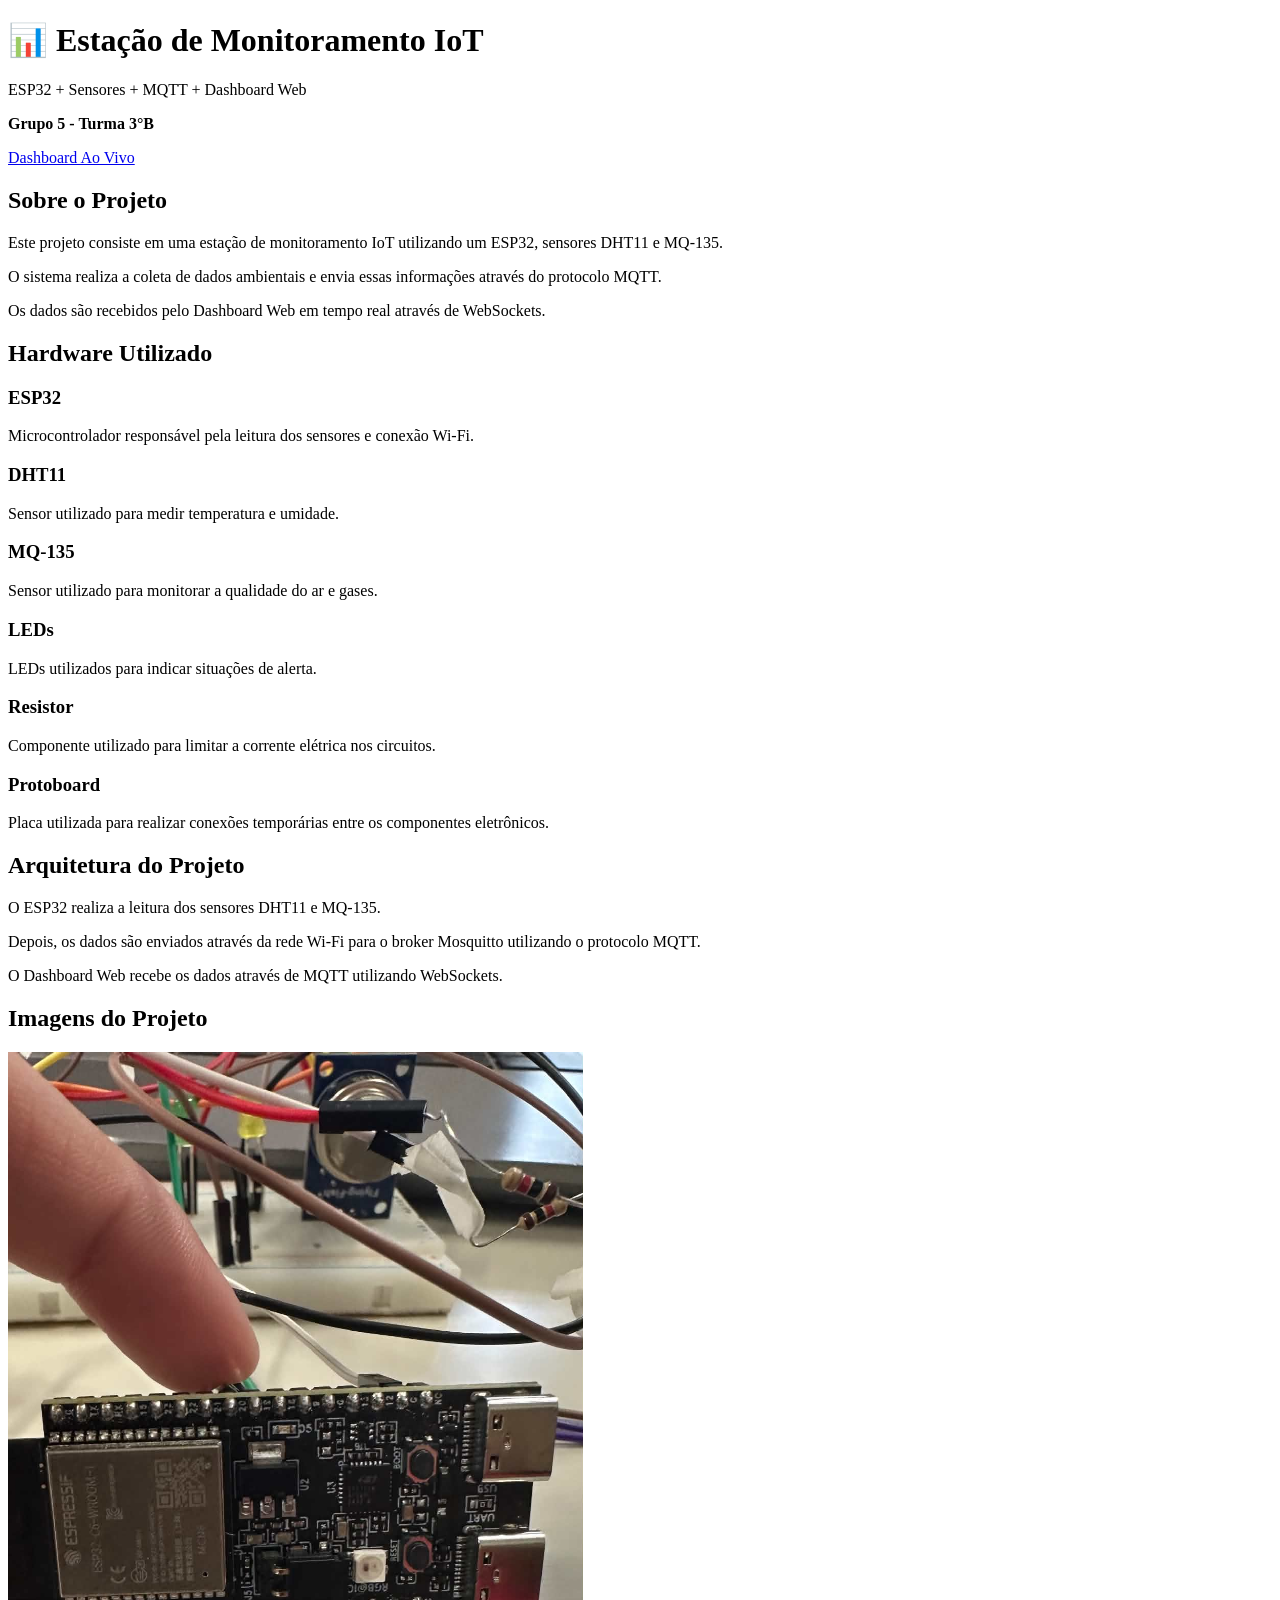
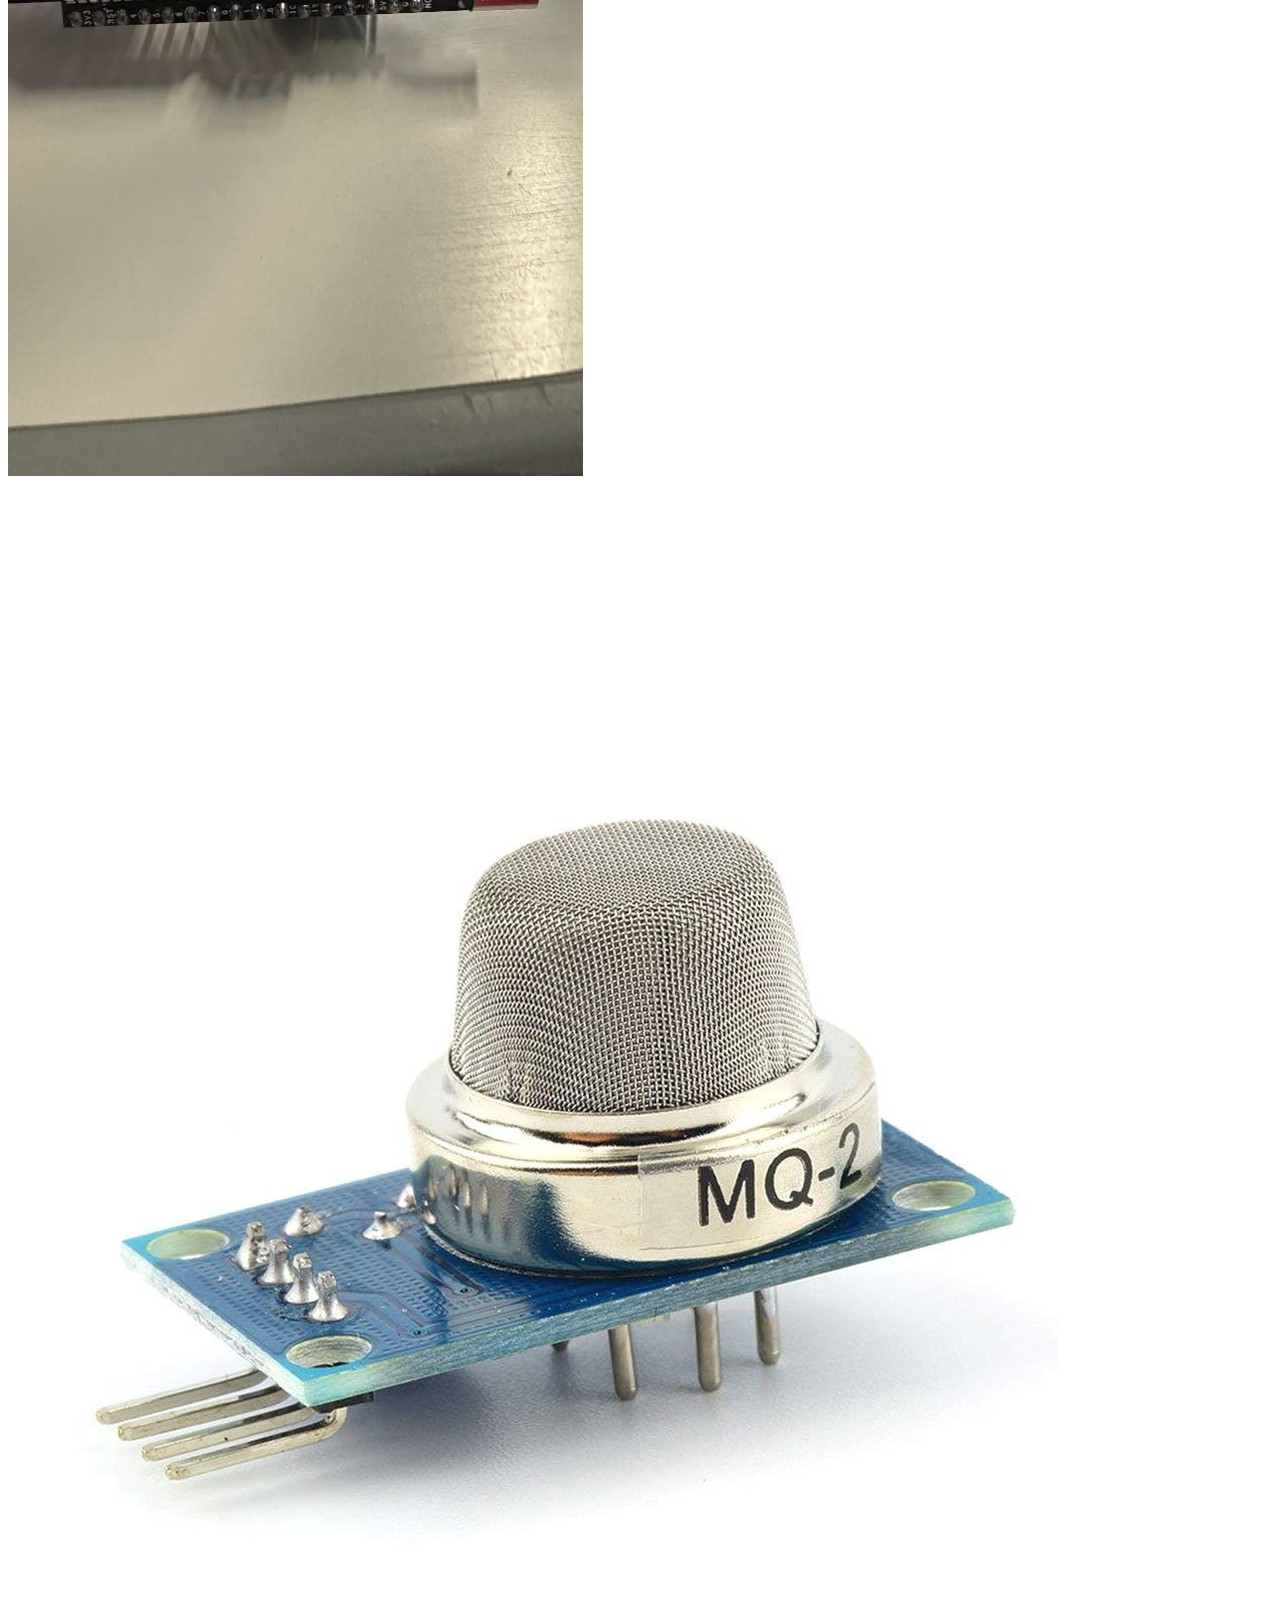
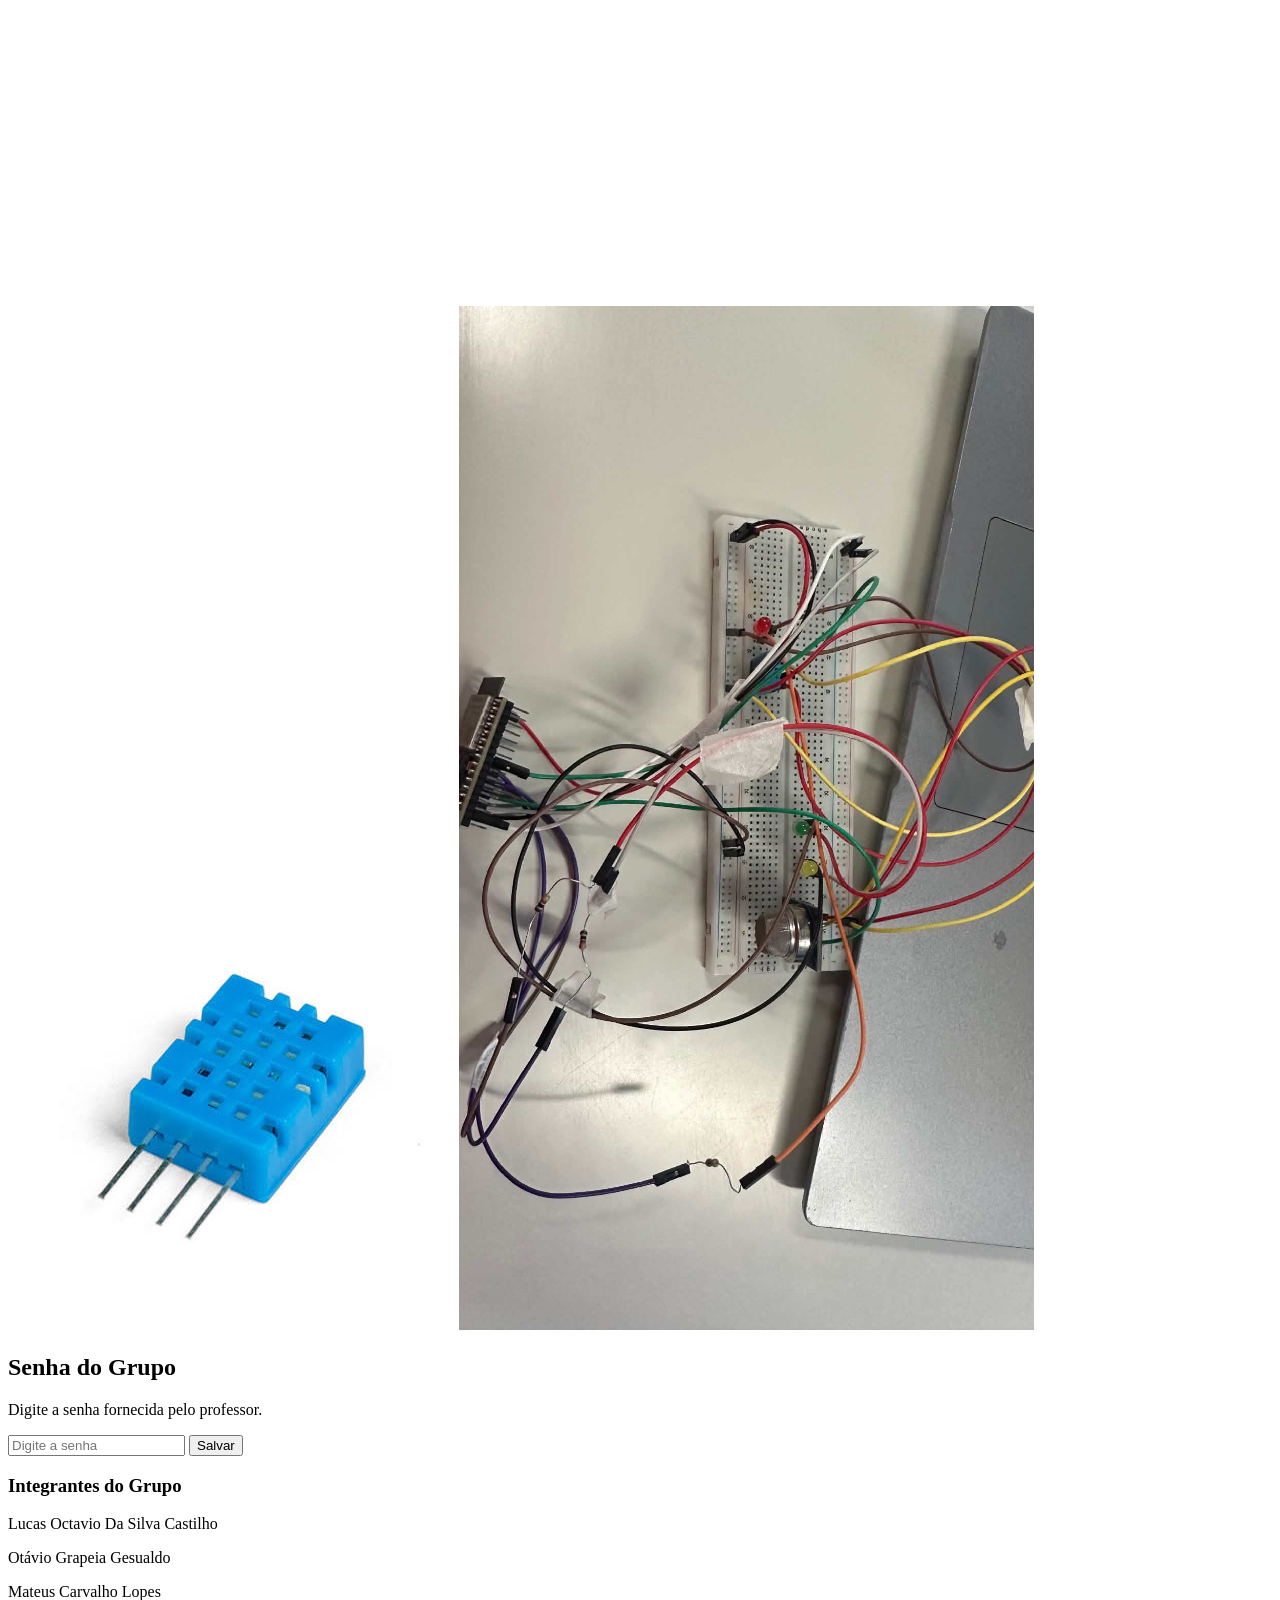
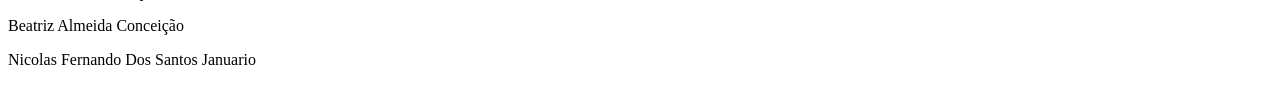
==== pages/index.html @ 233015db "lucas1" ====
<!DOCTYPE html>
<html lang="pt-BR">

<head>

    <meta charset="UTF-8">

    <meta name="viewport"
        content="width=device-width, initial-scale=1.0">

    <title>Projeto IoT - Home</title>

    <link
        rel="stylesheet"
        href="../assets/css/styles.css">

</head>

<body>


    <header>

        <h1>
            📊 Estação de Monitoramento IoT
        </h1>

        <p>
            ESP32 + Sensores + MQTT + Dashboard Web
        </p>

        <p>
            <strong>
                Grupo 5 - Turma 3°B
            </strong>
        </p>

    </header>


    <nav>

        <a
            href="dashboard.html"
            class="menu-button">

            Dashboard Ao Vivo

        </a>

    </nav>


    <main>

        <article>

            <h2>
                Sobre o Projeto
            </h2>

            <p>
                Este projeto consiste em uma estação de
                monitoramento IoT utilizando um ESP32,
                sensores DHT11 e MQ-135.
            </p>

            <p>
                O sistema realiza a coleta de dados
                ambientais e envia essas informações
                através do protocolo MQTT.
            </p>

            <p>
                Os dados são recebidos pelo Dashboard Web
                em tempo real através de WebSockets.
            </p>

        </article>


        <article>

            <h2>
                Hardware Utilizado
            </h2>


            <section class="hardware">


                <div class="info-card">

                    <h3>
                        ESP32
                    </h3>

                    <p>
                        Microcontrolador responsável pela
                        leitura dos sensores e conexão
                        Wi-Fi.
                    </p>

                </div>


                <div class="info-card">

                    <h3>
                        DHT11
                    </h3>

                    <p>
                        Sensor utilizado para medir
                        temperatura e umidade.
                    </p>

                </div>


                <div class="info-card">

                    <h3>
                        MQ-135
                    </h3>

                    <p>
                        Sensor utilizado para monitorar
                        a qualidade do ar e gases.
                    </p>

                </div>


                <div class="info-card">

                    <h3>
                        LEDs
                    </h3>

                    <p>
                        LEDs utilizados para indicar
                        situações de alerta.
                    </p>

                </div>

                <div>

                    <h3>
                        Resistor
                    </h3>

                    <p>
                        Componente utilizado para limitar
                        a corrente elétrica nos circuitos.
                    </p>

                </div>

                <div>

                    <h3>
                        Protoboard
                    </h3>

                    <p>
                        Placa utilizada para realizar
                        conexões temporárias entre os
                        componentes eletrônicos.
                    </p>

                <div>


            </section>

        </article>


        <article>

            <h2>
                Arquitetura do Projeto
            </h2>

            <p>
                O ESP32 realiza a leitura dos sensores
                DHT11 e MQ-135.
            </p>

            <p>
                Depois, os dados são enviados através
                da rede Wi-Fi para o broker Mosquitto
                utilizando o protocolo MQTT.
            </p>

            <p>
                O Dashboard Web recebe os dados através
                de MQTT utilizando WebSockets.
            </p>

        </article>


        <article>

            <h2>
                Imagens do Projeto
            </h2>


            <section class="imagens">


                <img
                    src="../assets/img/eps.webp"
                    alt="ESP32 do projeto">


                <img
                    src="../assets/img/modulo-sensor-de-gas-inflamavel-mq-2.jpg"
                    alt="Sensores do projeto">

                    <img
                    src="../assets/img/images (1).jpg"
                    alt="Sensores do projeto">


                <img
                    src="../assets/img/montagem.webp"
                    alt="Montagem do projeto">


            </section>

        </article>


        <article>

            <h2>
                Senha do Grupo
            </h2>

            <p>
                Digite a senha fornecida pelo professor.
            </p>


            <div class="senha">

                <input
                    type="password"
                    id="senha"
                    placeholder="Digite a senha">


                <button
                    onclick="salvarSenha()">

                    Salvar

                </button>

            </div>


            <p id="mensagem"></p>

        </article>


    </main>


    <footer>

        <h3>
            Integrantes do Grupo
        </h3>

        <p>
            Lucas Octavio Da Silva Castilho
        </p>

        <p>
            Otávio Grapeia Gesualdo
        </p>

        <p>
            Mateus Carvalho Lopes
        </p>

        <p>
            Beatriz Almeida Conceição
        </p>

        <p>
            Nicolas Fernando Dos Santos Januario
        </p>

    </footer>


    <script
        src="../assets/js/script.js">
    </script>

</body>

</html>
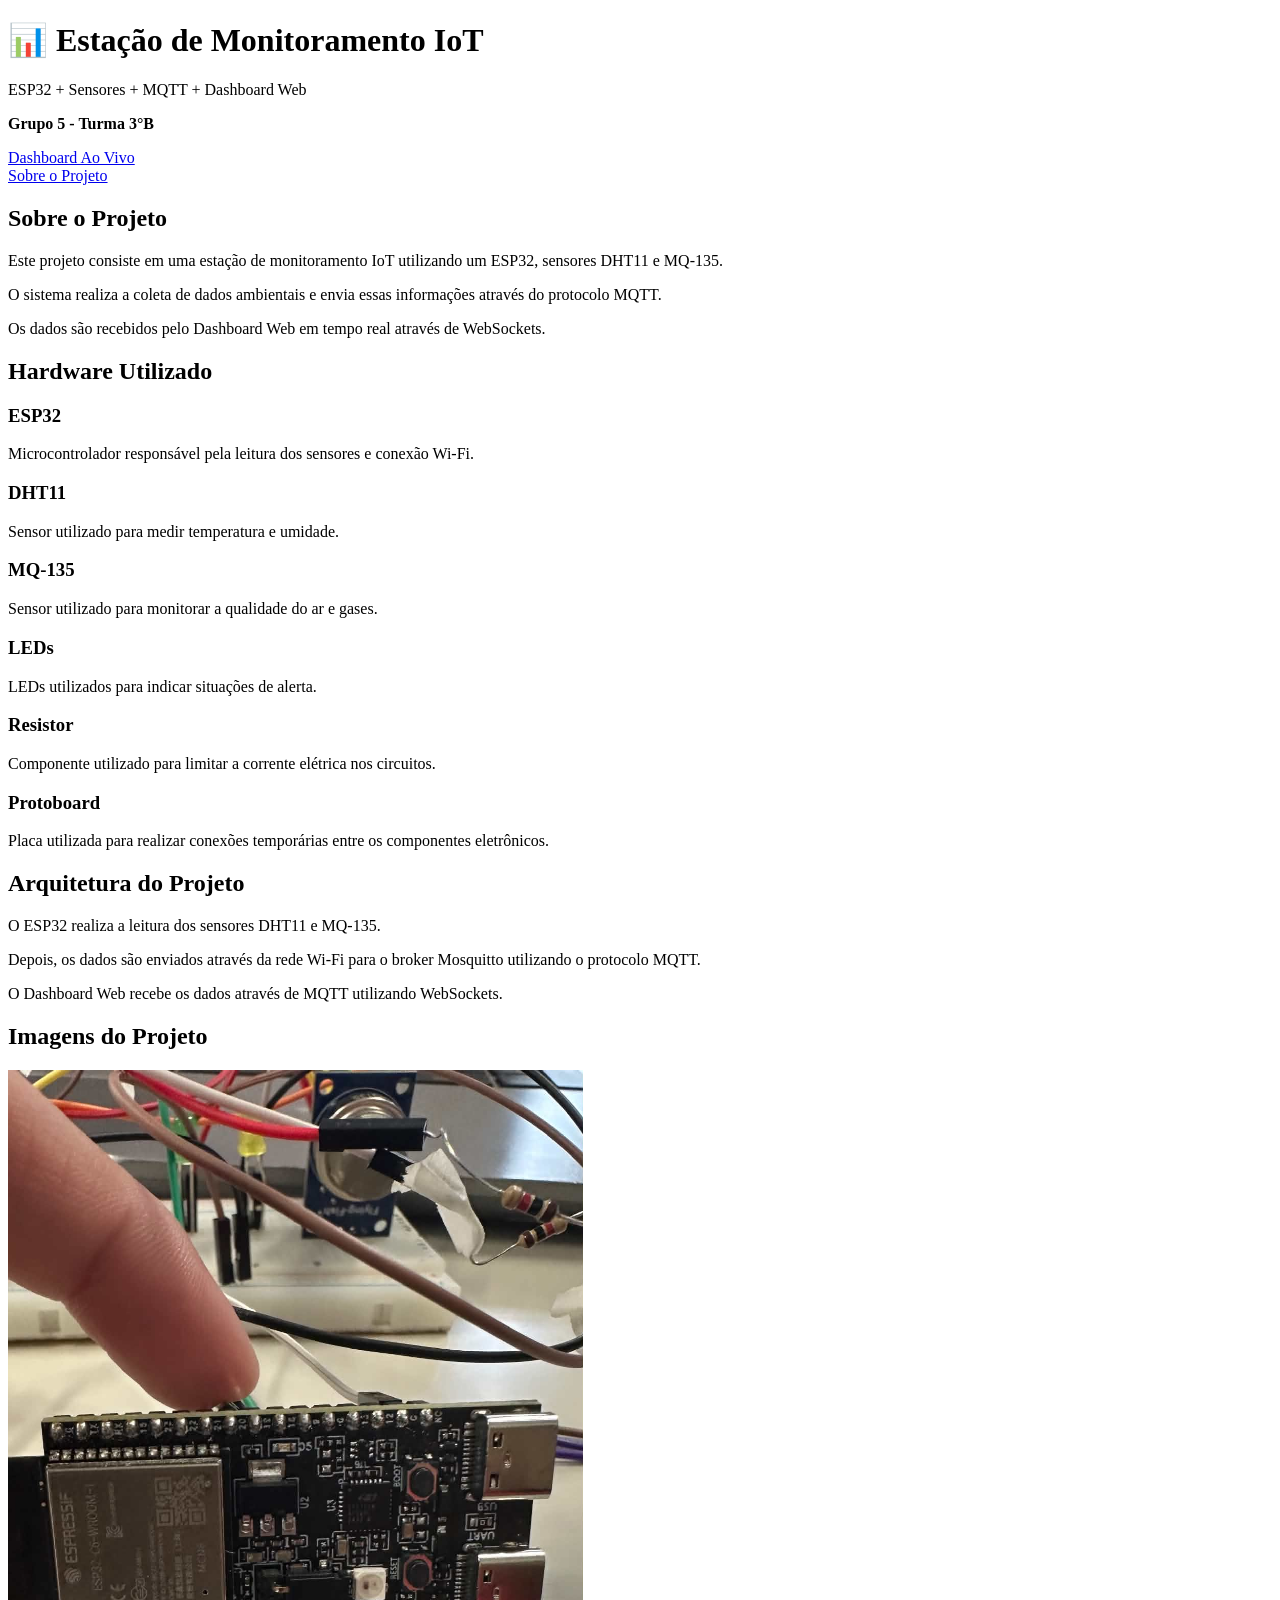
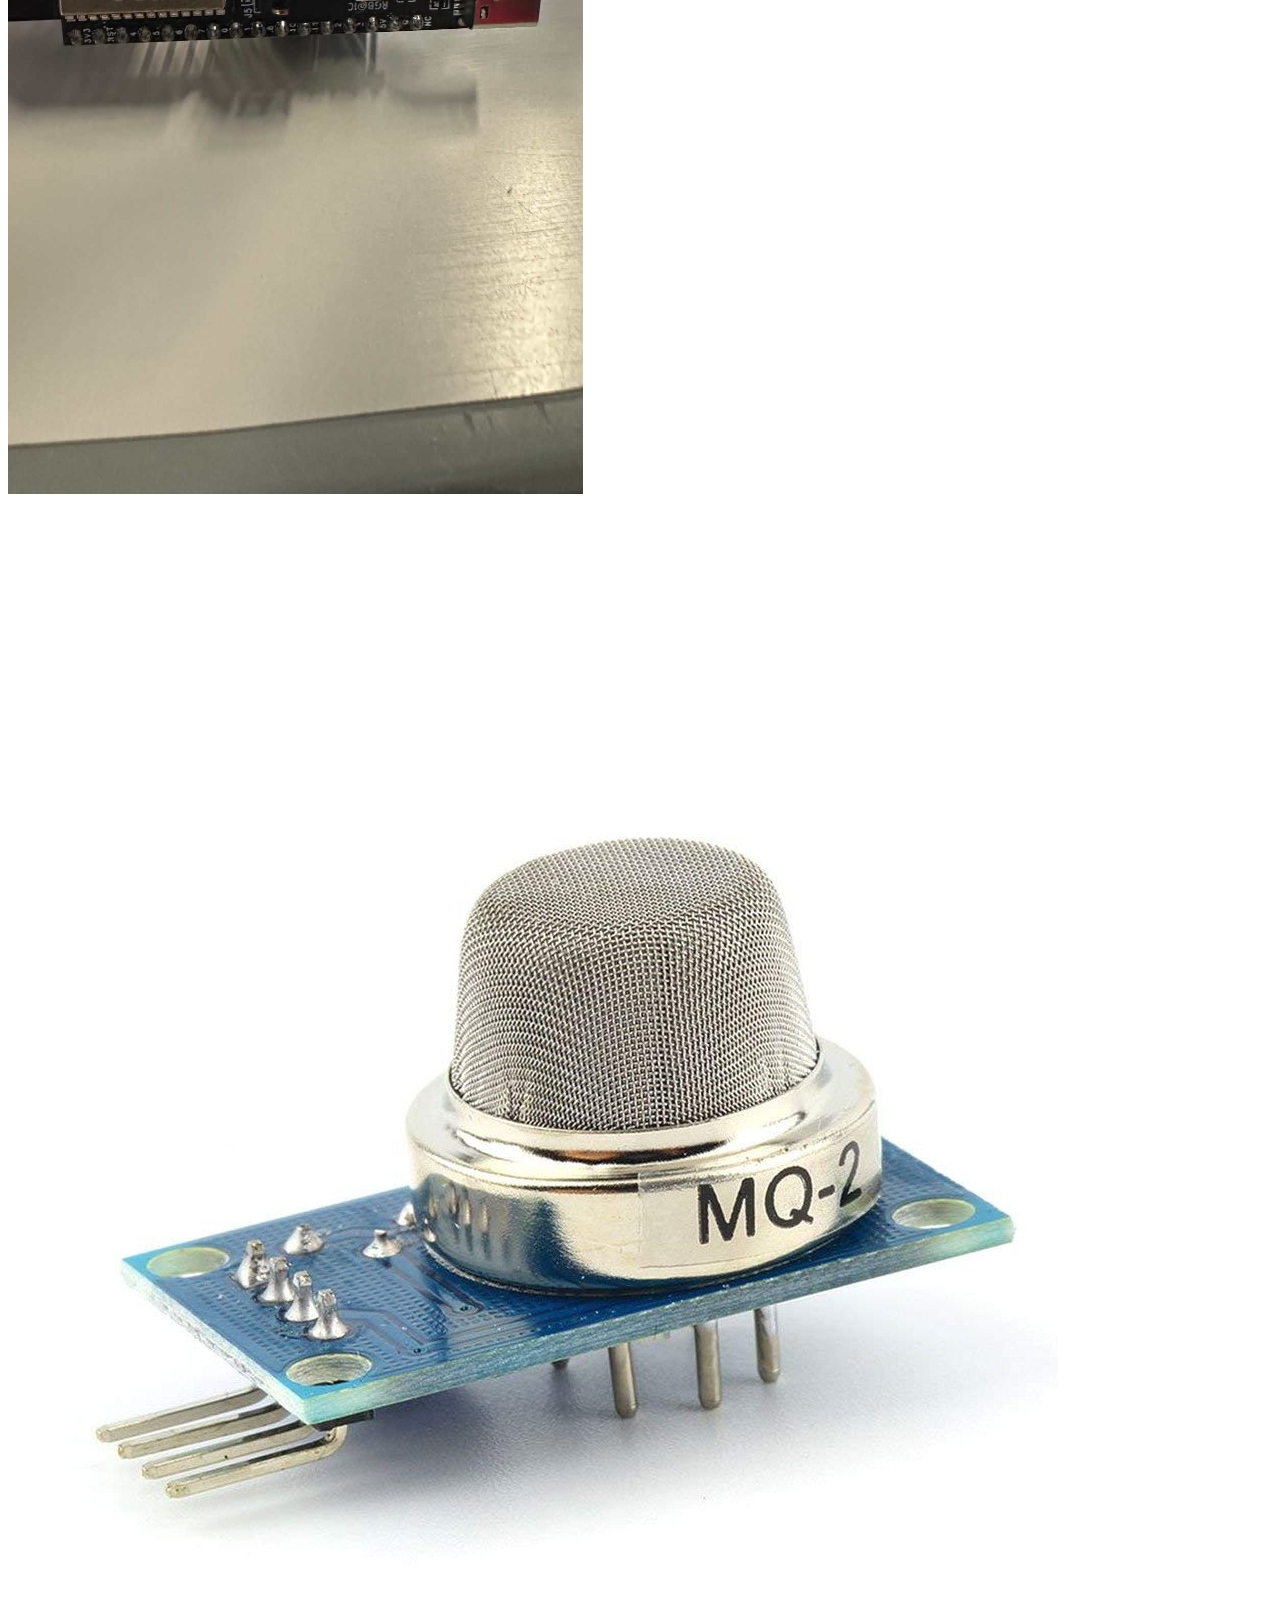
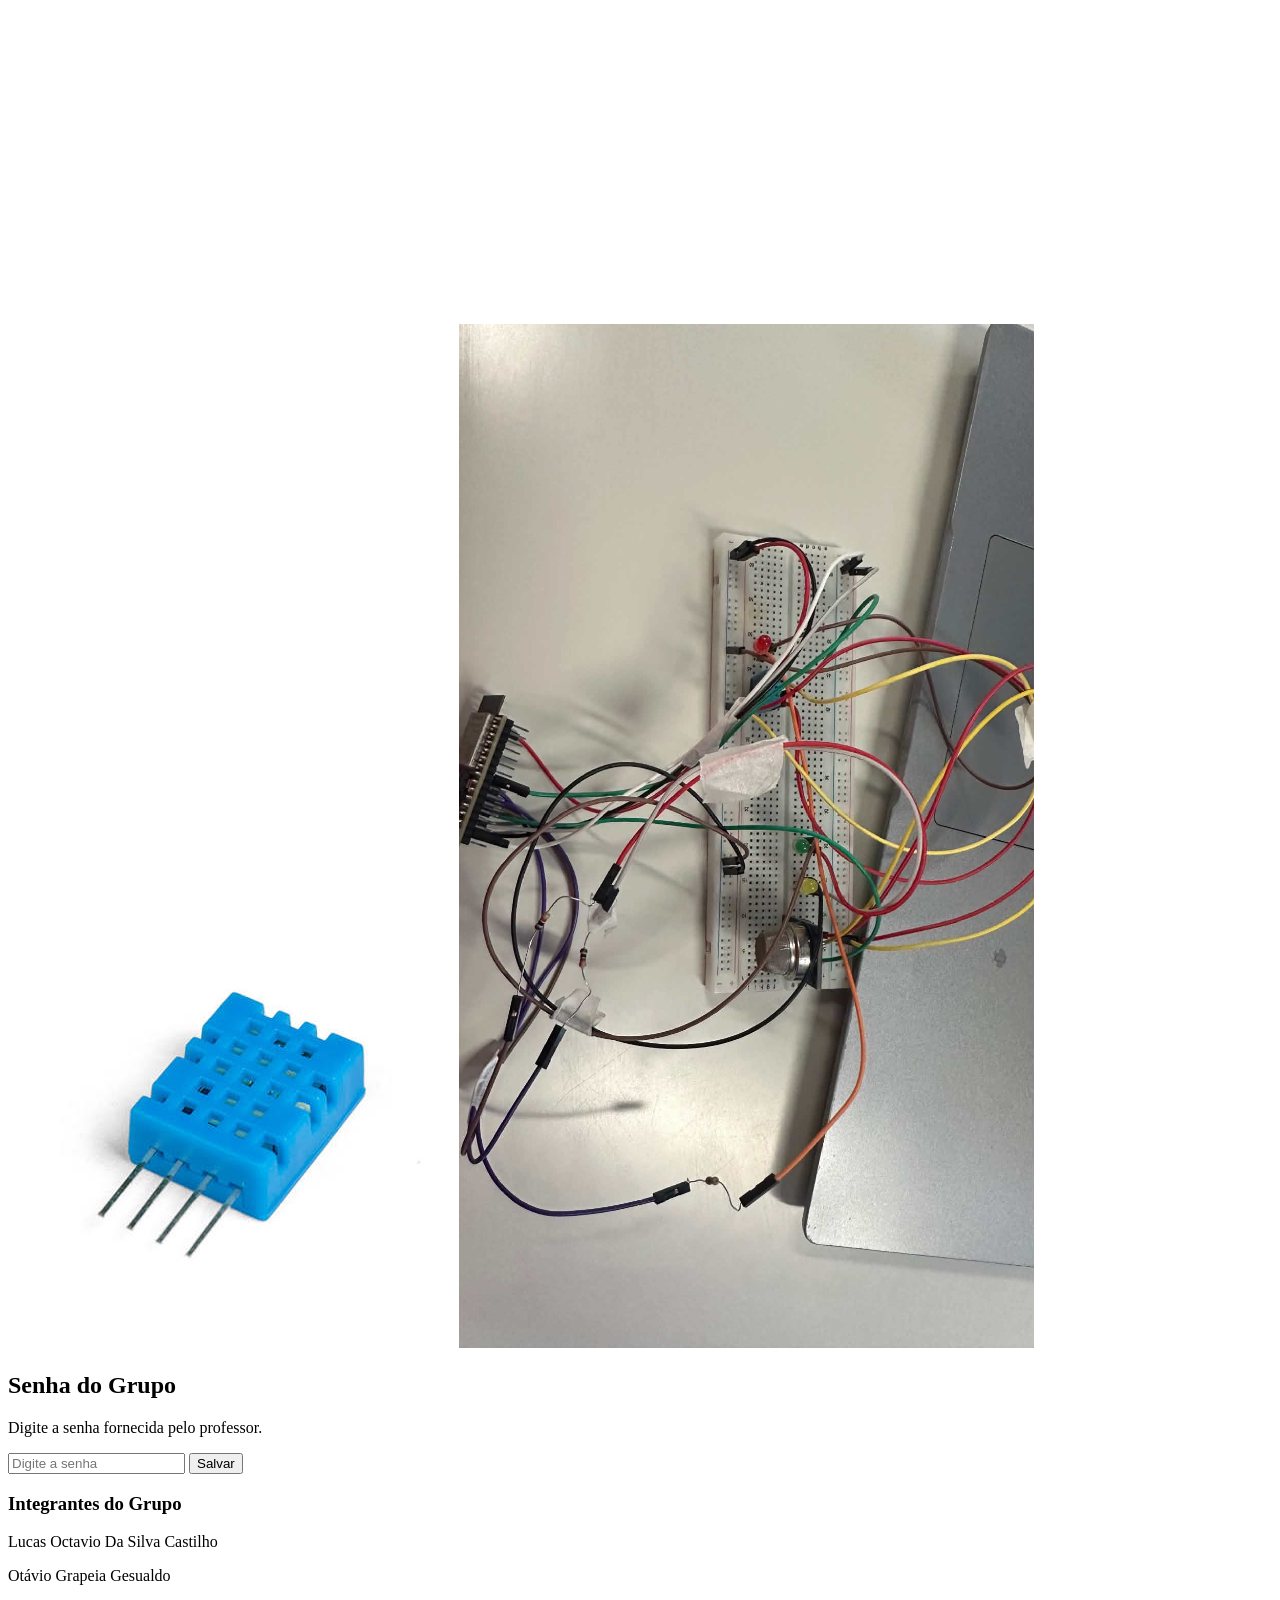
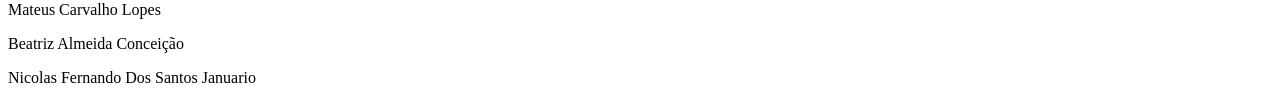
==== commit a6896c74: "lucas2" ====
--- a/pages/index.html
+++ b/pages/index.html
@@ -41,10 +41,22 @@
     <nav>
 
         <a
-            href="dashboard.html"
+            href="Dashboard.html"
             class="menu-button">
 
             Dashboard Ao Vivo
+
+        </a>
+
+    </nav>
+
+    <nav>
+
+        <a
+            href="sobre.html"
+            class="menu-button">
+
+            Sobre o Projeto
 
         </a>
 
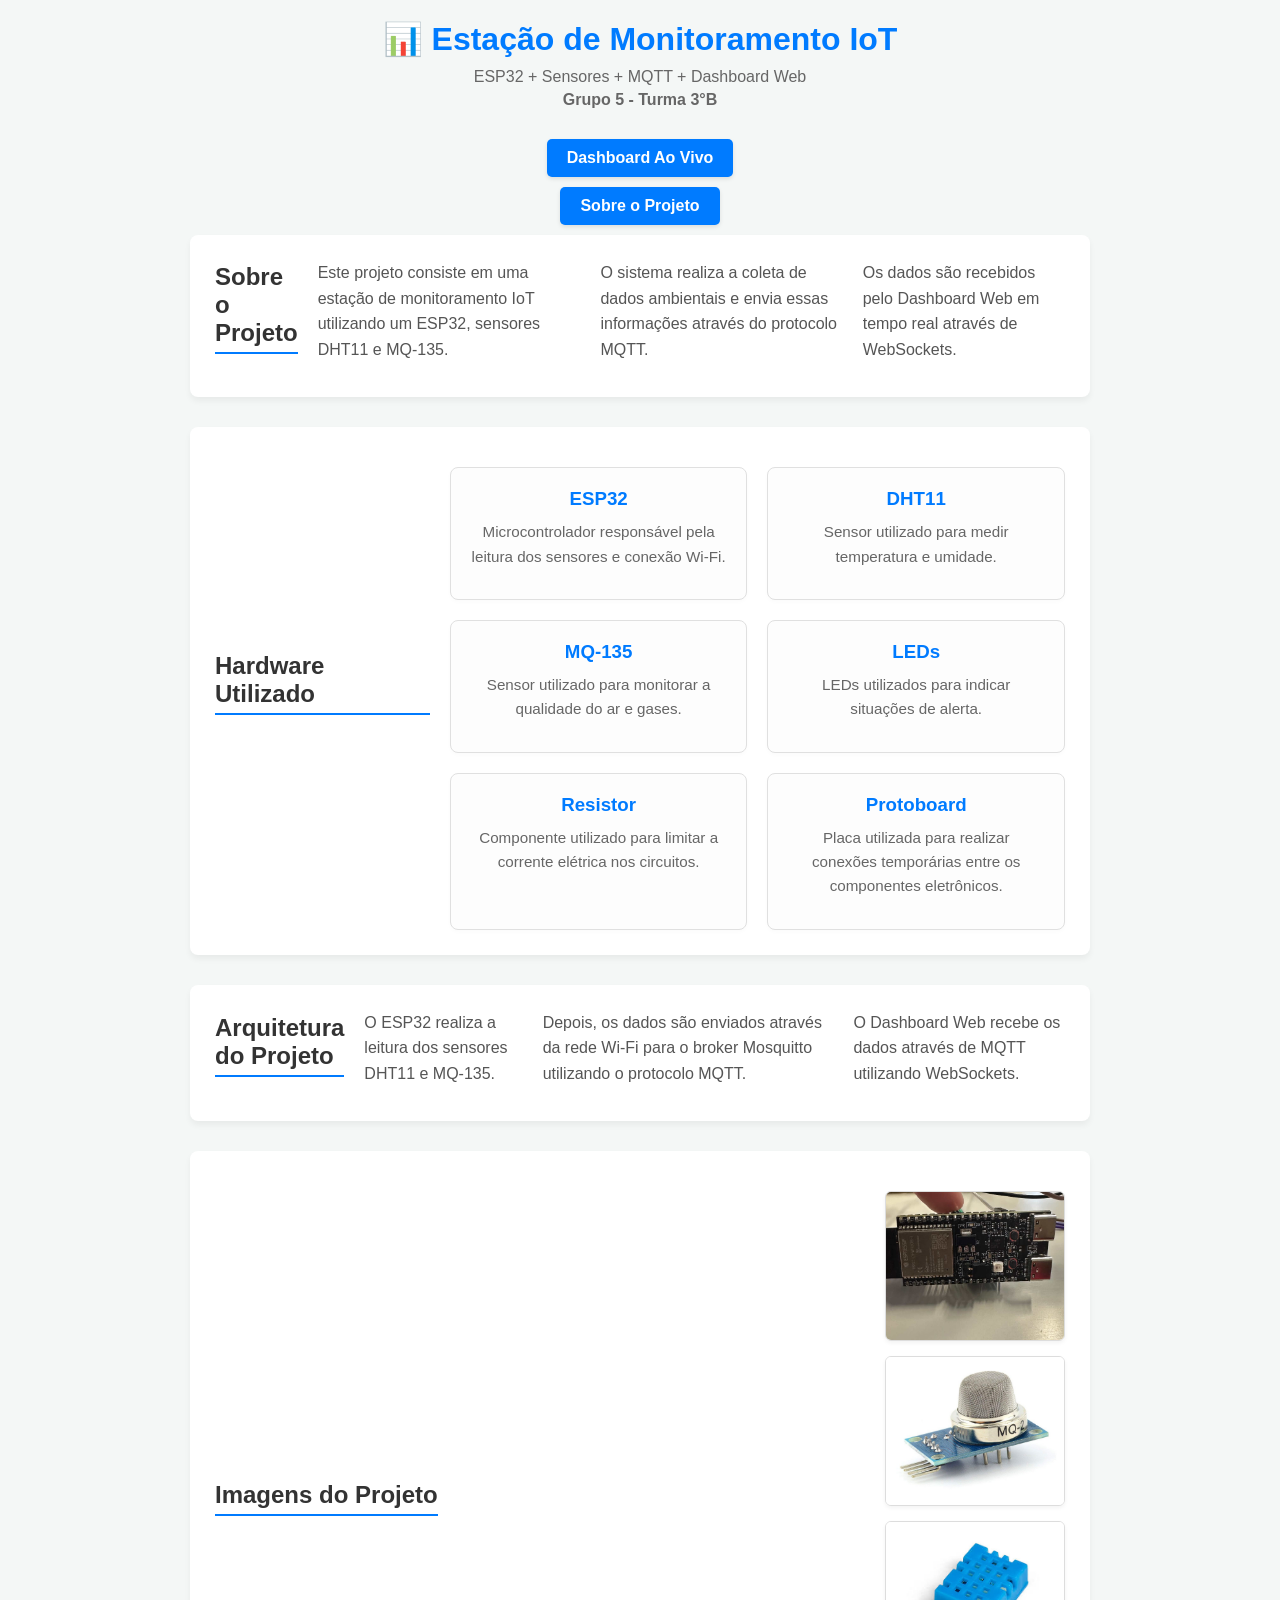
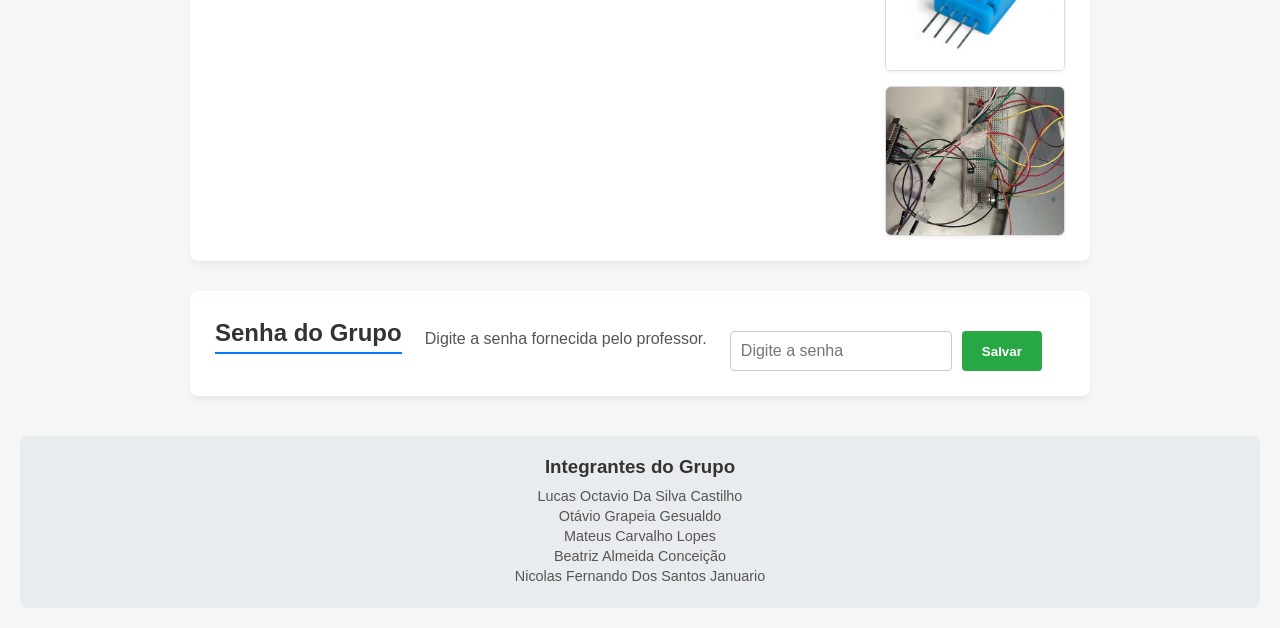
==== commit e33b6307: "css" ====
--- a/pages/index.html
+++ b/pages/index.html
@@ -1,5 +1,6 @@
 <!DOCTYPE html>
 <html lang="pt-BR">
+    <link rel="stylesheet" href="../css/styes.css">
 
 <head>
 
@@ -12,7 +13,7 @@
 
     <link
         rel="stylesheet"
-        href="../assets/css/styles.css">
+        href="../css/styes.css">
 
 </head>
 
@@ -182,7 +183,7 @@
                         componentes eletrônicos.
                     </p>
 
-                <div>
+                </div>
 
 
             </section>
@@ -314,9 +315,19 @@
 
     </footer>
 
-
-    <script
-        src="../assets/js/script.js">
+    <script>
+        function salvarSenha() {
+            const senha = document.getElementById("senha").value.trim();
+            const mensagem = document.getElementById("mensagem");
+
+            if (!senha) {
+                mensagem.textContent = "Digite uma senha antes de salvar.";
+                return;
+            }
+
+            localStorage.setItem("senhaGrupo", senha);
+            mensagem.textContent = "Senha salva com sucesso.";
+        }
     </script>
 
 </body>
--- a/css/styes.css
+++ b/css/styes.css
@@ -0,0 +1,326 @@
+/* Dashboard.css */
+body {
+    font-family: Arial, sans-serif;
+    background-color: #f4f7f6;
+    display: flex;
+    flex-direction: column;
+    align-items: center;
+    padding: 20px;
+}
+
+h1 { 
+    color: #333; 
+}
+
+.status {
+    font-weight: bold;
+    margin-bottom: 20px;
+    padding: 8px 16px;
+    border-radius: 4px;
+}
+
+.connected { 
+    background-color: #d4edda; 
+    color: #07c734; 
+}
+
+.disconnected { 
+    background-color: #f8d7da; 
+    color: #d4051a; 
+}
+
+.cards-container {
+    display: flex;
+    gap: 20px;
+    flex-wrap: wrap;
+    justify-content: center;
+}
+
+.card {
+    background: rgb(182, 180, 180);
+    border-radius: 8px;
+    box-shadow: 0 4px 6px rgba(0,0,0,0.1);
+    padding: 20px;
+    width: 200px;
+    text-align: center;
+}
+
+.card h3 { 
+    margin-top: 0; 
+    color: #666; 
+}
+
+.card .value {
+    font-size: 2.2em;
+    font-weight: bold;
+    color: #007bff;
+}
+
+.card .unit { 
+    font-size: 0.5em; 
+    color: #888; 
+}
+
+
+/* index.css */
+* {
+    margin: 0;
+    padding: 0;
+    box-sizing: border-box;
+}
+
+body {
+    font-family: Arial, sans-serif;
+    background-color: #f4f7f6;
+    display: flex;
+    flex-direction: column;
+    align-items: center;
+    padding: 20px;
+    color: #333;
+}
+
+header {
+    text-align: center;
+    margin-bottom: 25px;
+}
+
+header h1 {
+    color: #007bff;
+    margin-bottom: 10px;
+}
+
+header p {
+    color: #666;
+    margin-bottom: 5px;
+}
+
+nav {
+    margin-bottom: 10px;
+}
+
+.menu-button {
+    display: inline-block;
+    background-color: #007bff;
+    color: white;
+    padding: 10px 20px;
+    border-radius: 5px;
+    text-decoration: none;
+    font-weight: bold;
+    transition: background-color 0.3s ease;
+    box-shadow: 0 2px 4px rgba(0,0,0,0.1);
+}
+
+.menu-button:hover {
+    background-color: #0056b3;
+}
+
+main {
+    width: 100%;
+    max-width: 900px;
+    display: flex;
+    flex-direction: column;
+    gap: 30px;
+}
+
+article {
+    background: #ffffff;
+    padding: 25px;
+    border-radius: 8px;
+    box-shadow: 0 4px 6px rgba(0,0,0,0.05);
+}
+
+article h2 {
+    margin-bottom: 15px;
+    color: #333;
+    border-bottom: 2px solid #007bff;
+    padding-bottom: 5px;
+}
+
+article p {
+    line-height: 1.6;
+    color: #555;
+    margin-bottom: 10px;
+}
+
+.hardware {
+    display: grid;
+    grid-template-columns: repeat(auto-fit, minmax(250px, 1fr));
+    gap: 20px;
+    margin-top: 15px;
+}
+
+.hardware .info-card, 
+.hardware > div {
+    background: #fdfdfd;
+    border: 1px solid #e0e0e0;
+    border-radius: 8px;
+    padding: 20px;
+    text-align: center;
+    box-shadow: 0 2px 4px rgba(0,0,0,0.02);
+    transition: transform 0.2s ease, box-shadow 0.2s ease;
+}
+
+.hardware .info-card:hover, 
+.hardware > div:hover {
+    transform: translateY(-3px);
+    box-shadow: 0 6px 12px rgba(0,0,0,0.08);
+}
+
+.hardware h3 {
+    color: #007bff;
+    margin-bottom: 10px;
+}
+
+.hardware p {
+    font-size: 0.95em;
+    color: #666;
+}
+
+.imagens {
+    display: grid;
+    grid-template-columns: repeat(auto-fit, minmax(180px, 1fr));
+    gap: 15px;
+    margin-top: 15px;
+}
+
+.imagens img {
+    width: 100%;
+    height: 150px;
+    object-fit: cover;
+    border-radius: 6px;
+    border: 1px solid #ddd;
+    box-shadow: 0 2px 4px rgba(0,0,0,0.05);
+    transition: transform 0.2s ease;
+}
+
+.imagens img:hover {
+    transform: scale(1.03);
+}
+
+.senha {
+    display: flex;
+    gap: 10px;
+    margin-top: 15px;
+    flex-wrap: wrap;
+}
+
+.senha input {
+    flex: 1;
+    padding: 10px;
+    border: 1px solid #ccc;
+    border-radius: 4px;
+    font-size: 1em;
+}
+
+.senha button {
+    background-color: #28a745;
+    color: white;
+    border: none;
+    padding: 10px 20px;
+    border-radius: 4px;
+    cursor: pointer;
+    font-weight: bold;
+    transition: background-color 0.3s ease;
+}
+
+.senha button:hover {
+    background-color: #218838;
+}
+
+#mensagem {
+    margin-top: 10px;
+    font-weight: bold;
+    color: #28a745;
+}
+
+footer {
+    margin-top: 40px;
+    text-align: center;
+    background-color: #e9ecef;
+    width: 100%;
+    padding: 20px;
+    border-radius: 8px;
+    color: #555;
+}
+
+footer h3 {
+    margin-bottom: 10px;
+    color: #333;
+}
+
+footer p {
+    margin: 4px 0;
+    font-size: 0.9em;
+}
+
+
+/* sobre.css */
+.header-sobre {
+    text-align: center;
+    margin-bottom: 30px;
+}
+
+.header-sobre h1 {
+    color: #007bff;
+    margin-bottom: 10px;
+    font-size: 1.8em;
+}
+
+.header-sobre p {
+    color: #666;
+    font-size: 0.95em;
+}
+
+main hr {
+    border: none;
+    border-top: 1px solid #e0e0e0;
+    margin: 10px 0;
+}
+
+article {
+    display: flex;
+    flex-direction: column;
+    gap: 20px;
+}
+
+@media (min-width: 768px) {
+    article {
+        flex-direction: row;
+        align-items: center;
+        justify-content: space-between;
+    }
+    
+    article .texto {
+        flex: 1;
+    }
+
+    article .midia {
+        max-width: 350px;
+        flex-shrink: 0;
+    }
+}
+
+article ul, article ol {
+    margin-top: 12px;
+    padding-left: 20px;
+}
+
+article li {
+    margin-bottom: 10px;
+    color: #555;
+    line-height: 1.5;
+}
+
+article li strong {
+    color: #333;
+}
+
+.midia img {
+    width: 100%;
+    max-height: 220px;
+    object-fit: cover;
+    border-radius: 6px;
+    border: 1px solid #ddd;
+    box-shadow: 0 2px 4px rgba(0,0,0,0.05);
+    margin-top: 10px;
+}
--- a/css/styes.css
+++ b/css/styes.css
@@ -0,0 +1,326 @@
+/* Dashboard.css */
+body {
+    font-family: Arial, sans-serif;
+    background-color: #f4f7f6;
+    display: flex;
+    flex-direction: column;
+    align-items: center;
+    padding: 20px;
+}
+
+h1 { 
+    color: #333; 
+}
+
+.status {
+    font-weight: bold;
+    margin-bottom: 20px;
+    padding: 8px 16px;
+    border-radius: 4px;
+}
+
+.connected { 
+    background-color: #d4edda; 
+    color: #07c734; 
+}
+
+.disconnected { 
+    background-color: #f8d7da; 
+    color: #d4051a; 
+}
+
+.cards-container {
+    display: flex;
+    gap: 20px;
+    flex-wrap: wrap;
+    justify-content: center;
+}
+
+.card {
+    background: rgb(182, 180, 180);
+    border-radius: 8px;
+    box-shadow: 0 4px 6px rgba(0,0,0,0.1);
+    padding: 20px;
+    width: 200px;
+    text-align: center;
+}
+
+.card h3 { 
+    margin-top: 0; 
+    color: #666; 
+}
+
+.card .value {
+    font-size: 2.2em;
+    font-weight: bold;
+    color: #007bff;
+}
+
+.card .unit { 
+    font-size: 0.5em; 
+    color: #888; 
+}
+
+
+/* index.css */
+* {
+    margin: 0;
+    padding: 0;
+    box-sizing: border-box;
+}
+
+body {
+    font-family: Arial, sans-serif;
+    background-color: #f4f7f6;
+    display: flex;
+    flex-direction: column;
+    align-items: center;
+    padding: 20px;
+    color: #333;
+}
+
+header {
+    text-align: center;
+    margin-bottom: 25px;
+}
+
+header h1 {
+    color: #007bff;
+    margin-bottom: 10px;
+}
+
+header p {
+    color: #666;
+    margin-bottom: 5px;
+}
+
+nav {
+    margin-bottom: 10px;
+}
+
+.menu-button {
+    display: inline-block;
+    background-color: #007bff;
+    color: white;
+    padding: 10px 20px;
+    border-radius: 5px;
+    text-decoration: none;
+    font-weight: bold;
+    transition: background-color 0.3s ease;
+    box-shadow: 0 2px 4px rgba(0,0,0,0.1);
+}
+
+.menu-button:hover {
+    background-color: #0056b3;
+}
+
+main {
+    width: 100%;
+    max-width: 900px;
+    display: flex;
+    flex-direction: column;
+    gap: 30px;
+}
+
+article {
+    background: #ffffff;
+    padding: 25px;
+    border-radius: 8px;
+    box-shadow: 0 4px 6px rgba(0,0,0,0.05);
+}
+
+article h2 {
+    margin-bottom: 15px;
+    color: #333;
+    border-bottom: 2px solid #007bff;
+    padding-bottom: 5px;
+}
+
+article p {
+    line-height: 1.6;
+    color: #555;
+    margin-bottom: 10px;
+}
+
+.hardware {
+    display: grid;
+    grid-template-columns: repeat(auto-fit, minmax(250px, 1fr));
+    gap: 20px;
+    margin-top: 15px;
+}
+
+.hardware .info-card, 
+.hardware > div {
+    background: #fdfdfd;
+    border: 1px solid #e0e0e0;
+    border-radius: 8px;
+    padding: 20px;
+    text-align: center;
+    box-shadow: 0 2px 4px rgba(0,0,0,0.02);
+    transition: transform 0.2s ease, box-shadow 0.2s ease;
+}
+
+.hardware .info-card:hover, 
+.hardware > div:hover {
+    transform: translateY(-3px);
+    box-shadow: 0 6px 12px rgba(0,0,0,0.08);
+}
+
+.hardware h3 {
+    color: #007bff;
+    margin-bottom: 10px;
+}
+
+.hardware p {
+    font-size: 0.95em;
+    color: #666;
+}
+
+.imagens {
+    display: grid;
+    grid-template-columns: repeat(auto-fit, minmax(180px, 1fr));
+    gap: 15px;
+    margin-top: 15px;
+}
+
+.imagens img {
+    width: 100%;
+    height: 150px;
+    object-fit: cover;
+    border-radius: 6px;
+    border: 1px solid #ddd;
+    box-shadow: 0 2px 4px rgba(0,0,0,0.05);
+    transition: transform 0.2s ease;
+}
+
+.imagens img:hover {
+    transform: scale(1.03);
+}
+
+.senha {
+    display: flex;
+    gap: 10px;
+    margin-top: 15px;
+    flex-wrap: wrap;
+}
+
+.senha input {
+    flex: 1;
+    padding: 10px;
+    border: 1px solid #ccc;
+    border-radius: 4px;
+    font-size: 1em;
+}
+
+.senha button {
+    background-color: #28a745;
+    color: white;
+    border: none;
+    padding: 10px 20px;
+    border-radius: 4px;
+    cursor: pointer;
+    font-weight: bold;
+    transition: background-color 0.3s ease;
+}
+
+.senha button:hover {
+    background-color: #218838;
+}
+
+#mensagem {
+    margin-top: 10px;
+    font-weight: bold;
+    color: #28a745;
+}
+
+footer {
+    margin-top: 40px;
+    text-align: center;
+    background-color: #e9ecef;
+    width: 100%;
+    padding: 20px;
+    border-radius: 8px;
+    color: #555;
+}
+
+footer h3 {
+    margin-bottom: 10px;
+    color: #333;
+}
+
+footer p {
+    margin: 4px 0;
+    font-size: 0.9em;
+}
+
+
+/* sobre.css */
+.header-sobre {
+    text-align: center;
+    margin-bottom: 30px;
+}
+
+.header-sobre h1 {
+    color: #007bff;
+    margin-bottom: 10px;
+    font-size: 1.8em;
+}
+
+.header-sobre p {
+    color: #666;
+    font-size: 0.95em;
+}
+
+main hr {
+    border: none;
+    border-top: 1px solid #e0e0e0;
+    margin: 10px 0;
+}
+
+article {
+    display: flex;
+    flex-direction: column;
+    gap: 20px;
+}
+
+@media (min-width: 768px) {
+    article {
+        flex-direction: row;
+        align-items: center;
+        justify-content: space-between;
+    }
+    
+    article .texto {
+        flex: 1;
+    }
+
+    article .midia {
+        max-width: 350px;
+        flex-shrink: 0;
+    }
+}
+
+article ul, article ol {
+    margin-top: 12px;
+    padding-left: 20px;
+}
+
+article li {
+    margin-bottom: 10px;
+    color: #555;
+    line-height: 1.5;
+}
+
+article li strong {
+    color: #333;
+}
+
+.midia img {
+    width: 100%;
+    max-height: 220px;
+    object-fit: cover;
+    border-radius: 6px;
+    border: 1px solid #ddd;
+    box-shadow: 0 2px 4px rgba(0,0,0,0.05);
+    margin-top: 10px;
+}
